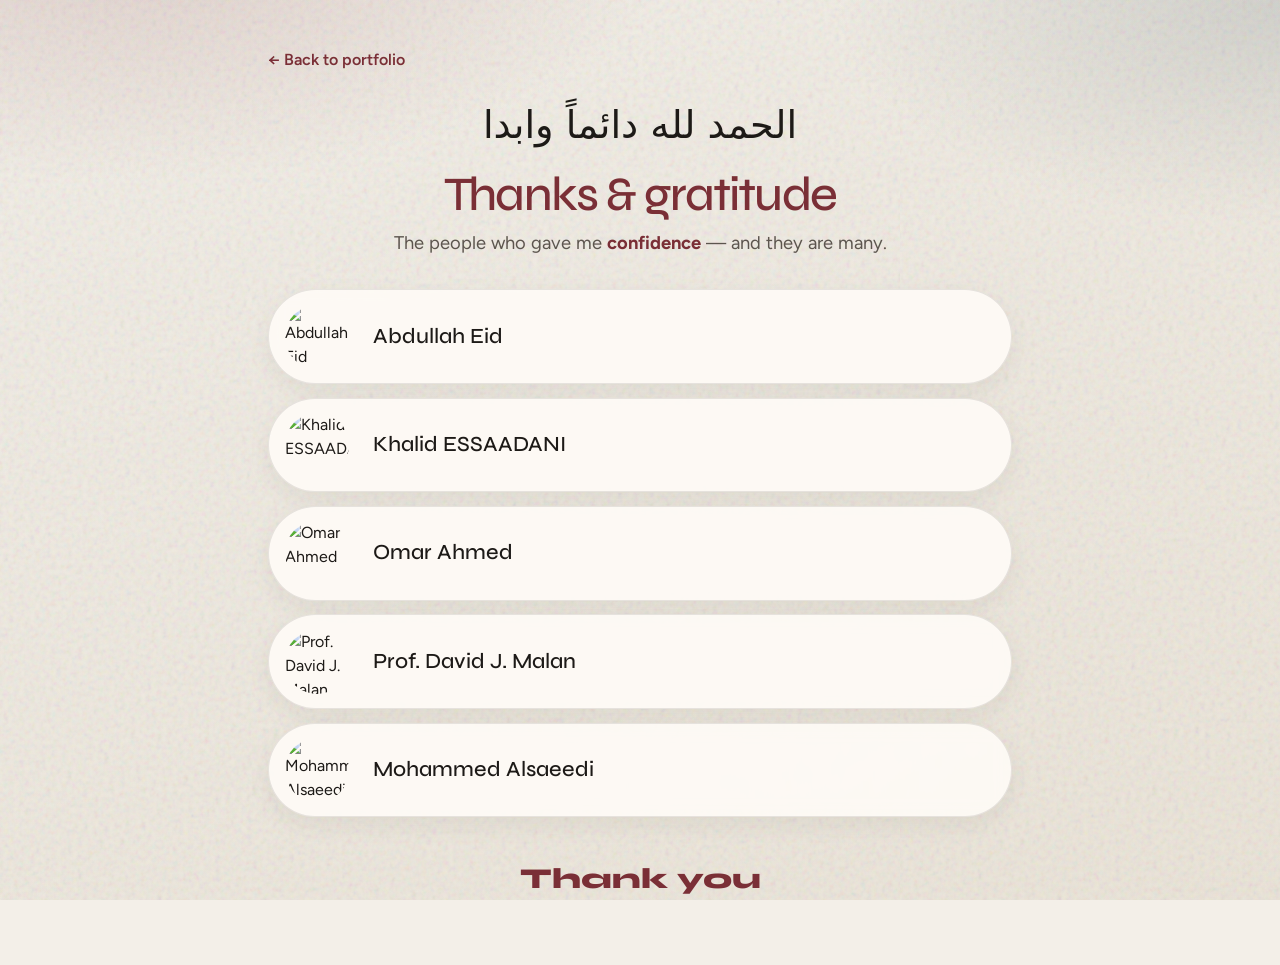
==== thanks.html @ 31997332 "auto update" ====
<!DOCTYPE html>
<html lang="en">

<head>
    <title>Thanks and gratitude — GeeSuth</title>
    <meta charset="UTF-8">
    <meta name="viewport" content="width=device-width, initial-scale=1.0">
    <meta name="description" content="People GeeSuth wants to thank for their support and confidence.">
    <meta name="theme-color" content="#7a2f36">
    <link rel="icon" href="favicon.ico" type="image/x-icon">

    <link rel="preconnect" href="https://fonts.googleapis.com">
    <link rel="preconnect" href="https://fonts.gstatic.com" crossorigin>
    <link href="https://fonts.googleapis.com/css2?family=Figtree:wght@400;500;600;700&family=Syne:wght@600;700;800&display=swap" rel="stylesheet">
    <link href="https://cdn.jsdelivr.net/npm/bootstrap@5.3.3/dist/css/bootstrap.min.css" rel="stylesheet" integrity="sha384-QWTKZyjpPEjISv5WaRU9OFeRpok6YctnYmDr5pNlyT2bRjXh0JMhjY6hW+ALEwIH" crossorigin="anonymous">
    <link rel="stylesheet" href="css/tokens.css">
    <link rel="stylesheet" href="css/layout.css">
    <link rel="stylesheet" href="css/components.css">
    <link rel="stylesheet" href="css/thanks.css">
    <link rel="stylesheet" href="css/responsive.css">
</head>

<body>
    <div class="thanks-page">
        <a class="thanks-back" href="index.html">← Back to portfolio</a>

        <p class="thanks-arabic">الحمد لله دائماً وابدا</p>
        <h1 class="thanks-title">Thanks &amp; gratitude</h1>
        <p class="thanks-lead">The people who gave me <strong>confidence</strong> — and they are many.</p>

        <div class="thanks-list">
            <article class="thanks-person">
                <img src="https://pbs.twimg.com/profile_images/746846313602555904/ZBlwxhMF_400x400.jpg" alt="Abdullah Eid">
                <h2>Abdullah Eid</h2>
                <span class="flag flag-sa" role="img" aria-label="Saudi Arabia"></span>
            </article>

            <article class="thanks-person">
                <img src="https://scontent.fruh6-1.fna.fbcdn.net/v/t39.30808-6/290023503_2131097937056938_5805043453402436366_n.jpg?_nc_cat=101&ccb=1-7&_nc_sid=09cbfe&_nc_ohc=-V2hRrvTjOkAX9Y4vrb&_nc_ht=scontent.fruh6-1.fna&oh=00_AT80XVC64CMb7-vcmhkOMzd_Ugyu1tOY7oYy2iQISF_Nzg&oe=633E9FE7" alt="Khalid ESSAADANI">
                <h2>Khalid ESSAADANI</h2>
                <span class="flag flag-ma" role="img" aria-label="Morocco"></span>
            </article>

            <article class="thanks-person">
                <img src="https://yt3.ggpht.com/ytc/AMLnZu_5fDQdJyyGckxjwI3WN8JRArX6zy4UtDbV5Ljy9g=s88-c-k-c0x00ffffff-no-rj" alt="Omar Ahmed">
                <h2>Omar Ahmed</h2>
                <span class="flag flag-eg" role="img" aria-label="Egypt"></span>
            </article>

            <article class="thanks-person">
                <img src="https://pbs.twimg.com/profile_images/1363521426574241797/QI2kSWz6_400x400.jpg" alt="Prof. David J. Malan">
                <h2>Prof. David J. Malan</h2>
                <span class="flag flag-us" role="img" aria-label="United States"></span>
            </article>

            <article class="thanks-person">
                <img src="https://media-exp1.licdn.com/dms/image/C4D03AQGvjwohpRpM1w/profile-displayphoto-shrink_200_200/0/1580479119030?e=1670457600&v=beta&t=QtAM6I_L9cn3Dqbrfa2flQjETBo9A71_VG8RH5OoqHw" alt="Mohammed Alsaeedi">
                <h2>Mohammed Alsaeedi</h2>
                <span class="flag flag-ye" role="img" aria-label="Yemen"></span>
            </article>
        </div>

        <p class="thanks-closing">Thank you</p>
    </div>
</body>

</html>
---- css/tokens.css ----
:root {
    --brand: #7a2f36;
    --brand-deep: #5c2127;
    --brand-soft: rgba(122, 47, 54, 0.12);
    --ink: #1d1a17;
    --ink-muted: #5c554e;
    --paper: #f3efe8;
    --paper-2: #ebe4d8;
    --panel: rgba(255, 252, 247, 0.88);
    --panel-solid: #fffdf9;
    --line: rgba(29, 26, 23, 0.1);
    --chip: #2f4550;
    --chip-text: #f7f3ec;
    --shadow: 0 18px 50px rgba(29, 26, 23, 0.12);
    --radius: 18px;
    --radius-sm: 10px;
    --font-display: "Syne", sans-serif;
    --font-body: "Figtree", sans-serif;
    --sidebar-width: 320px;
    --page-pad: clamp(1rem, 3vw, 2.5rem);
    --ease: cubic-bezier(0.22, 1, 0.36, 1);
}

*,
*::before,
*::after {
    box-sizing: border-box;
}

html {
    scroll-behavior: smooth;
}

body {
    margin: 0;
    min-height: 100vh;
    color: var(--ink);
    font-family: var(--font-body);
    background-color: var(--paper);
    background-image:
        radial-gradient(ellipse 80% 55% at 10% -10%, rgba(122, 47, 54, 0.18), transparent 55%),
        radial-gradient(ellipse 70% 50% at 100% 0%, rgba(47, 69, 80, 0.16), transparent 50%),
        linear-gradient(160deg, var(--paper) 0%, var(--paper-2) 100%);
    background-attachment: fixed;
}

body::before {
    content: "";
    position: fixed;
    inset: 0;
    pointer-events: none;
    opacity: 0.35;
    background-image: url("data:image/svg+xml,%3Csvg viewBox='0 0 200 200' xmlns='http://www.w3.org/2000/svg'%3E%3Cfilter id='n'%3E%3CfeTurbulence type='fractalNoise' baseFrequency='0.85' numOctaves='2' stitchTiles='stitch'/%3E%3C/filter%3E%3Crect width='100%25' height='100%25' filter='url(%23n)' opacity='0.55'/%3E%3C/svg%3E");
    z-index: 0;
}

a {
    color: var(--brand);
    text-decoration-thickness: 1px;
    text-underline-offset: 0.15em;
}

a:hover {
    color: var(--brand-deep);
}

img {
    max-width: 100%;
}

::-webkit-scrollbar {
    width: 8px;
}

::-webkit-scrollbar-thumb {
    background: var(--brand);
    border-radius: 8px;
}

::-webkit-scrollbar-thumb:hover {
    background: var(--brand-deep);
}
---- css/layout.css ----
.page-shell {
    position: relative;
    z-index: 1;
    display: grid;
    grid-template-columns: var(--sidebar-width) minmax(0, 1fr);
    gap: clamp(1.25rem, 3vw, 2.75rem);
    width: 100%;
    max-width: 1520px;
    margin-left: auto;
    margin-right: auto;
    padding-top: 2.25rem;
    padding-bottom: 3rem;
    padding-left: 8%;
    padding-right: 8%;
    box-sizing: border-box;
}

@media (max-width: 1200px) and (min-width: 961px) {
    .page-shell {
        padding-left: 4%;
        padding-right: 4%;
    }
}

.sidebar {
    position: sticky;
    top: var(--page-pad);
    align-self: start;
    max-height: calc(100vh - (var(--page-pad) * 2));
    overflow: auto;
    display: flex;
    flex-direction: column;
    gap: 0.75rem;
    min-width: 0;
}

.main-column {
    min-width: 0;
    display: flex;
    flex-direction: column;
    gap: 2.5rem;
}

.content-stream {
    display: flex;
    flex-direction: column;
    gap: 2.75rem;
}

.content-group {
    scroll-margin-top: 1.5rem;
}

.group-modules {
    display: flex;
    flex-direction: column;
    gap: 1.25rem;
    position: relative;
}

.group-modules::before {
    content: "";
    position: absolute;
    left: 10px;
    top: 8px;
    bottom: 8px;
    width: 2px;
    background: linear-gradient(180deg, var(--brand), rgba(122, 47, 54, 0.05));
    border-radius: 2px;
}

.module-slot {
    position: relative;
    padding-left: 1.75rem;
    opacity: 0;
    transform: translateY(12px);
    transition: opacity 0.45s var(--ease), transform 0.45s var(--ease);
}

.module-slot::before {
    content: "";
    position: absolute;
    left: 4px;
    top: 1.35rem;
    width: 14px;
    height: 14px;
    border-radius: 50%;
    background: var(--panel-solid);
    border: 3px solid var(--brand);
    box-shadow: 0 0 0 4px var(--brand-soft);
    z-index: 1;
}

.module-slot.is-loaded {
    opacity: 1;
    transform: none;
}

.site-footer {
    margin-top: auto;
    padding: 1rem 1.25rem;
    text-align: center;
    color: var(--ink-muted);
    font-size: 0.9rem;
    border-top: 1px solid var(--line);
}

@media (max-width: 960px) {
    .page-shell {
        grid-template-columns: 1fr;
    }

    .sidebar {
        position: relative;
        top: 0;
        max-height: none;
        overflow: visible;
    }

    .group-modules::before,
    .module-slot::before {
        display: none;
    }

    .module-slot {
        padding-left: 0;
    }
}
---- css/components.css ----
.page-loader {
    position: fixed;
    inset: 0;
    z-index: 3000;
    display: grid;
    place-content: center;
    gap: 0.85rem;
    justify-items: center;
    background:
        radial-gradient(circle at 30% 20%, rgba(122, 47, 54, 0.2), transparent 40%),
        var(--paper);
    color: var(--brand);
    font-family: var(--font-display);
    font-weight: 700;
    letter-spacing: 0.04em;
    transition: opacity 0.4s var(--ease), visibility 0.4s var(--ease);
}

.page-ready .page-loader {
    opacity: 0;
    visibility: hidden;
    pointer-events: none;
}

.page-loader-spinner {
    width: 44px;
    height: 44px;
    border: 3px solid var(--brand-soft);
    border-top-color: var(--brand);
    border-radius: 50%;
    animation: spin 0.75s linear infinite;
}

@keyframes spin {
    to { transform: rotate(360deg); }
}

.profile-panel {
    display: flex;
    flex-direction: column;
    gap: 0.85rem;
    padding: 1.35rem 1.25rem 1.5rem;
    background: var(--panel);
    border: 1px solid var(--line);
    border-radius: calc(var(--radius) + 4px);
    box-shadow: var(--shadow);
    backdrop-filter: blur(10px);
}

.profile-brand {
    margin: 0;
    font-family: var(--font-display);
    font-size: clamp(2rem, 4vw, 2.6rem);
    font-weight: 800;
    letter-spacing: -0.04em;
    line-height: 0.95;
    color: var(--brand);
}

.profile-identity {
    display: flex;
    flex-direction: column;
    gap: 0.85rem;
}

.profile-identity-text {
    display: flex;
    flex-direction: column;
    gap: 0.25rem;
}

.profile-photo {
    width: 132px;
    height: 132px;
    margin: 0.25rem 0 0.35rem;
    border-radius: 22px;
    background-size: cover;
    background-position: center;
    box-shadow: 0 12px 28px rgba(122, 47, 54, 0.25);
    border: 3px solid rgba(255, 253, 249, 0.9);
    animation: photo-in 0.8s var(--ease) both;
    flex-shrink: 0;
}

@keyframes photo-in {
    from {
        opacity: 0;
        transform: translateY(10px) scale(0.96);
    }
    to {
        opacity: 1;
        transform: none;
    }
}

.profile-name {
    margin: 0;
    font-family: var(--font-display);
    font-size: 1.35rem;
    font-weight: 700;
    line-height: 1.2;
    letter-spacing: -0.02em;
}

.profile-role {
    margin: 0;
    color: var(--ink-muted);
    font-size: 0.98rem;
}

.profile-contacts {
    list-style: none;
    margin: 0.35rem 0 0;
    padding: 0;
    display: grid;
    gap: 0.55rem;
}

.profile-contact {
    display: flex;
    align-items: center;
    gap: 0.55rem;
    font-size: 0.92rem;
}

.profile-contact i {
    color: var(--brand);
    font-size: 1rem;
}

.profile-contact a {
    text-decoration: none;
}

.profile-contact a:hover {
    text-decoration: underline;
}

.skills-ticker {
    overflow: hidden;
    margin-top: 0.35rem;
    mask-image: linear-gradient(90deg, transparent, #000 10%, #000 90%, transparent);
    -webkit-mask-image: linear-gradient(90deg, transparent, #000 10%, #000 90%, transparent);
}

.skills-track {
    display: flex;
    width: max-content;
    gap: 0.85rem;
    animation: skills-scroll 20s linear infinite;
}

.skills-track span {
    display: inline-flex;
    align-items: center;
    padding: 0.28rem 0.7rem;
    border-radius: 999px;
    background: var(--chip);
    color: var(--chip-text);
    font-size: 0.78rem;
    font-weight: 600;
    letter-spacing: 0.02em;
    white-space: nowrap;
}

.skills-ticker:hover .skills-track {
    animation-play-state: paused;
}

@keyframes skills-scroll {
    from { transform: translateX(0); }
    to { transform: translateX(-50%); }
}

.profile-quote {
    margin: 0.4rem 0 0;
    padding: 0.85rem 0.9rem;
    border-left: 3px solid var(--brand);
    background: var(--brand-soft);
    border-radius: 0 var(--radius-sm) var(--radius-sm) 0;
    color: var(--ink-muted);
    font-size: 0.88rem;
    line-height: 1.45;
}

.profile-nav {
    display: grid;
    gap: 0.4rem;
}

.profile-nav-link {
    display: block;
    padding: 0.65rem 0.8rem;
    border-radius: var(--radius-sm);
    color: var(--ink);
    text-decoration: none;
    font-weight: 600;
    font-size: 0.92rem;
    border: 1px solid transparent;
    background: var(--panel);
    transition: background 0.2s var(--ease), border-color 0.2s var(--ease), color 0.2s var(--ease);
}

.profile-nav-link:hover,
.profile-nav-link.is-active {
    background: var(--panel-solid);
    border-color: var(--line);
    color: var(--brand);
}

.profile-nav-link.is-active {
    box-shadow: inset 3px 0 0 var(--brand);
}

.profile-thanks {
    margin-top: 0.35rem;
    font-family: var(--font-display);
    font-weight: 700;
    font-size: 1.05rem;
    text-decoration: none;
}

.group-header {
    margin-bottom: 1.1rem;
    padding-left: 1.75rem;
}

.group-eyebrow {
    margin: 0 0 0.2rem;
    text-transform: uppercase;
    letter-spacing: 0.14em;
    font-size: 0.72rem;
    font-weight: 700;
    color: var(--brand);
}

.group-title {
    margin: 0;
    font-family: var(--font-display);
    font-size: clamp(1.6rem, 3vw, 2.1rem);
    letter-spacing: -0.03em;
}

.module-error {
    padding: 1rem 1.1rem;
    border-radius: var(--radius-sm);
    background: var(--brand-soft);
    border: 1px solid rgba(122, 47, 54, 0.25);
    color: var(--brand-deep);
}

/* Modal */
#ModalViewImage.modal {
    display: none;
    position: fixed;
    z-index: 4000;
    inset: 0;
    padding-top: 6vh;
    overflow: auto;
    background: rgba(18, 14, 12, 0.88);
}

#ModalViewImage.modal.is-open,
#ModalViewImage.modal[style*="display: block"] {
    display: block;
}

.modal-content {
    margin: auto;
    display: block;
    width: min(860px, 88%);
    border-radius: 12px;
    animation: zoom 0.45s var(--ease);
}

#caption {
    margin: 0.75rem auto 0;
    width: min(860px, 88%);
    text-align: center;
    color: #ded7ce;
}

.closeImageModal {
    position: absolute;
    top: 18px;
    right: 28px;
    color: #f4ebe3;
    font-size: 2.4rem;
    font-weight: 700;
    cursor: pointer;
    line-height: 1;
}

.closeImageModal:hover {
    color: #fff;
}

@keyframes zoom {
    from { transform: scale(0.92); opacity: 0; }
    to { transform: scale(1); opacity: 1; }
}

@media (max-width: 960px) {
    .group-header {
        padding-left: 0;
    }
}

@media (prefers-reduced-motion: reduce) {
    html { scroll-behavior: auto; }
    .skills-track,
    .page-loader-spinner,
    .profile-photo,
    .modal-content {
        animation: none !important;
    }
    .module-slot {
        opacity: 1;
        transform: none;
        transition: none;
    }
}
---- css/thanks.css ----
.thanks-page {
    position: relative;
    z-index: 1;
    max-width: 820px;
    margin: 0 auto;
    padding: clamp(1.5rem, 4vw, 3rem) var(--page-pad) 4rem;
}

.thanks-back {
    display: inline-block;
    margin-bottom: 1.5rem;
    font-weight: 600;
    text-decoration: none;
}

.thanks-arabic {
    margin: 0;
    text-align: center;
    font-size: clamp(1.6rem, 4vw, 2.4rem);
    font-family: system-ui, sans-serif;
}

.thanks-title {
    margin: 0.75rem 0 0.4rem;
    text-align: center;
    font-family: var(--font-display);
    font-size: clamp(2rem, 5vw, 3rem);
    letter-spacing: -0.04em;
    color: var(--brand);
}

.thanks-lead {
    margin: 0 auto 2rem;
    max-width: 34rem;
    text-align: center;
    color: var(--ink-muted);
    font-size: 1.15rem;
}

.thanks-lead strong {
    color: var(--brand);
}

.thanks-list {
    display: grid;
    gap: 0.85rem;
}

.thanks-person {
    display: grid;
    grid-template-columns: 72px 1fr 56px;
    align-items: center;
    gap: 1rem;
    padding: 0.9rem 1rem;
    background: var(--panel);
    border: 1px solid var(--line);
    border-radius: 999px;
    box-shadow: 0 8px 24px rgba(29, 26, 23, 0.06);
    backdrop-filter: blur(8px);
    transition: transform 0.25s var(--ease);
}

.thanks-person:hover {
    transform: translateY(-2px);
}

.thanks-person img {
    width: 64px;
    height: 64px;
    border-radius: 50%;
    object-fit: cover;
}

.thanks-person h2 {
    margin: 0;
    font-family: var(--font-display);
    font-size: 1.35rem;
}

.flag {
    width: 44px;
    height: 30px;
    border-radius: 4px;
    background-size: cover;
    background-position: center;
    justify-self: end;
}

.flag-sa { background-image: url('https://cdn.jsdelivr.net/gh/lipis/flag-icons@6.6.6/flags/4x3/sa.svg'); }
.flag-ma { background-image: url('https://cdn.jsdelivr.net/gh/lipis/flag-icons@6.6.6/flags/4x3/ma.svg'); }
.flag-eg { background-image: url('https://cdn.jsdelivr.net/gh/lipis/flag-icons@6.6.6/flags/4x3/eg.svg'); }
.flag-us { background-image: url('https://cdn.jsdelivr.net/gh/lipis/flag-icons@6.6.6/flags/4x3/us.svg'); }
.flag-ye { background-image: url('https://cdn.jsdelivr.net/gh/lipis/flag-icons@6.6.6/flags/4x3/ye.svg'); }

.thanks-closing {
    margin: 2.5rem 0 0;
    text-align: center;
    font-family: var(--font-display);
    font-size: 1.8rem;
    font-weight: 800;
    color: var(--brand);
}

@media (max-width: 560px) {
    .thanks-page {
        padding-left: 0.85rem;
        padding-right: 0.85rem;
    }

    .thanks-person {
        grid-template-columns: 56px 1fr;
        gap: 0.75rem;
        padding: 0.75rem;
        border-radius: var(--radius);
    }

    .thanks-person h2 {
        font-size: 1.05rem;
    }

    .thanks-person img {
        width: 52px;
        height: 52px;
    }

    .flag {
        grid-column: 2;
        justify-self: start;
    }

    .thanks-lead {
        font-size: 1rem;
    }
}
---- css/responsive.css ----
/* Mobile / tablet responsiveness */

html {
    overflow-x: clip;
}

body {
    overflow-x: clip;
    max-width: 100%;
}

.page-shell,
.main-column,
.content-stream,
.content-group,
.group-modules,
.module-slot,
.sidebar,
.profile-panel {
    min-width: 0;
}

.main-column,
.content-stream,
.content-group,
.group-modules,
.module-slot,
.sidebar,
.profile-panel {
    max-width: 100%;
}

/* Kill Bootstrap row overflow from nested HTM modules */
.module-slot .row {
    --bs-gutter-x: 0.75rem;
    margin-left: 0 !important;
    margin-right: 0 !important;
    max-width: 100%;
    flex-wrap: wrap !important;
}

.module-slot [class*="col-"] {
    max-width: 100%;
    min-width: 0;
}

.module-slot .card,
.module-slot .card-header,
.module-slot .card-body {
    max-width: 100%;
    overflow-wrap: anywhere;
    word-break: break-word;
}

.module-slot .card-header .row {
    row-gap: 0.5rem;
}

.module-slot .chip-container {
    display: flex;
    flex-wrap: wrap;
    gap: 0.15rem;
}

.module-slot .click-chip,
.module-slot .click-chip-hover,
.module-slot .basic-chip {
    max-width: 100%;
    white-space: normal;
}

.module-slot .chip-p {
    white-space: normal;
}

.module-slot img,
.module-slot svg,
.module-slot .carousel-inner,
.module-slot .carousel-item,
.module-slot .carousel-item img {
    max-width: 100% !important;
    height: auto;
}

.module-slot .card-project-img {
    width: 100%;
    height: 180px;
    max-height: 220px;
    object-fit: cover;
}

.profile-contact a {
    overflow-wrap: anywhere;
    word-break: break-word;
}

@media (max-width: 960px) {
    :root {
        --page-pad: 0.85rem;
        --sidebar-width: 100%;
    }

    body {
        background-attachment: scroll;
    }

    .page-shell {
        grid-template-columns: 1fr;
        gap: 1.1rem;
        width: 100%;
        max-width: 100%;
        margin-left: auto;
        margin-right: auto;
        padding: 0.85rem 0.85rem 5.5rem;
    }

    .sidebar {
        position: relative;
        top: auto;
        max-height: none;
        overflow: visible;
    }

    .profile-panel {
        gap: 0.7rem;
        padding: 1rem 0.95rem 1.1rem;
        border-radius: 16px;
        backdrop-filter: none;
    }

    .profile-brand {
        font-size: clamp(1.75rem, 8vw, 2.2rem);
    }

    .profile-photo {
        width: 96px;
        height: 96px;
        border-radius: 18px;
        margin: 0;
    }

    .profile-name {
        font-size: 1.15rem;
    }

    .profile-identity {
        display: grid;
        grid-template-columns: 96px 1fr;
        gap: 0.85rem;
        align-items: center;
    }

    .profile-identity-text {
        display: flex;
        flex-direction: column;
        gap: 0.25rem;
        min-width: 0;
    }

    .profile-nav {
        position: fixed;
        left: 0.7rem;
        right: 0.7rem;
        bottom: max(0.65rem, env(safe-area-inset-bottom));
        z-index: 80;
        display: flex;
        gap: 0.4rem;
        overflow-x: auto;
        overscroll-behavior-x: contain;
        -webkit-overflow-scrolling: touch;
        padding: 0.45rem;
        margin: 0;
        border: 1px solid var(--line);
        border-radius: 999px;
        background: rgba(255, 253, 249, 0.94);
        box-shadow: 0 12px 30px rgba(29, 26, 23, 0.18);
        scrollbar-width: none;
    }

    .profile-nav::-webkit-scrollbar {
        display: none;
    }

    .profile-nav-link {
        flex: 1 0 auto;
        white-space: nowrap;
        text-align: center;
        padding: 0.6rem 0.85rem;
        border: 1px solid transparent;
        border-radius: 999px;
        background: transparent;
        box-shadow: none;
        font-size: 0.84rem;
    }

    .profile-nav-link.is-active {
        background: var(--brand);
        border-color: var(--brand);
        color: #fff;
        box-shadow: none;
    }

    .group-header {
        padding-left: 0;
        margin-bottom: 0.85rem;
    }

    .group-title {
        font-size: clamp(1.35rem, 6vw, 1.8rem);
    }

    .group-modules {
        gap: 0.95rem;
    }

    .group-modules::before,
    .module-slot::before {
        display: none;
    }

    .module-slot {
        padding-left: 0;
    }

    .module-slot .card-header {
        padding: 0.85rem 0.9rem;
    }

    .module-slot .card-body {
        padding: 0.85rem 0.9rem 1rem;
    }

    .module-slot .card-header h6 {
        font-size: 0.98rem;
    }

    /* Stack job header meta earlier than Bootstrap md */
    .module-slot .card-header .row > [class*="col-"] {
        flex: 0 0 100%;
        width: 100%;
        max-width: 100%;
    }

    .module-slot .periods {
        flex-wrap: wrap;
    }

    /* Projects: one column on phones/tablets */
    .module-slot .card-body .row > [class*="col-"] {
        flex: 0 0 100%;
        width: 100%;
        max-width: 100%;
    }

    .module-slot .some-project-card {
        min-height: 0 !important;
        margin-bottom: 0.75rem;
    }

    .module-slot .flip > .front,
    .module-slot .flip > .back {
        height: min(280px, 62vw);
        background-attachment: scroll !important;
    }

    /* Tap-friendly flip on touch: show back slightly via focus/active */
    .module-slot .flip:active > .front,
    .module-slot .flip:focus-within > .front {
        transform: rotateY(180deg);
    }

    .module-slot .flip:active > .back,
    .module-slot .flip:focus-within > .back {
        opacity: 1;
        transform: rotateY(0deg);
    }

    .closeImageModal {
        top: 10px;
        right: 16px;
        font-size: 2rem;
    }

    .site-footer {
        padding: 0.85rem 0.5rem;
        font-size: 0.82rem;
    }
}

@media (max-width: 560px) {
    .page-shell {
        padding-left: 0.7rem;
        padding-right: 0.7rem;
        gap: 0.9rem;
        padding-bottom: 5.5rem;
    }

    .profile-panel {
        padding: 0.9rem 0.8rem 1rem;
    }

    .profile-identity {
        grid-template-columns: 76px 1fr;
        gap: 0.7rem;
    }

    .profile-photo {
        width: 76px;
        height: 76px;
        border-radius: 16px;
    }

    .profile-quote {
        font-size: 0.82rem;
        padding: 0.7rem 0.75rem;
    }

    .module-slot .accordion-button {
        font-size: 0.92rem;
        padding: 0.85rem 1rem;
    }

    .module-slot .click-chip,
    .module-slot .click-chip-hover,
    .module-slot .basic-chip {
        margin: 0.2rem;
        padding: 0.35rem 0.65rem;
    }

    .module-slot .chip-p {
        font-size: 0.72rem;
    }
}

/* Very small phones */
@media (max-width: 380px) {
    .profile-brand {
        font-size: 1.55rem;
    }

    .profile-nav-link {
        padding: 0.5rem 0.7rem;
        font-size: 0.8rem;
    }
}
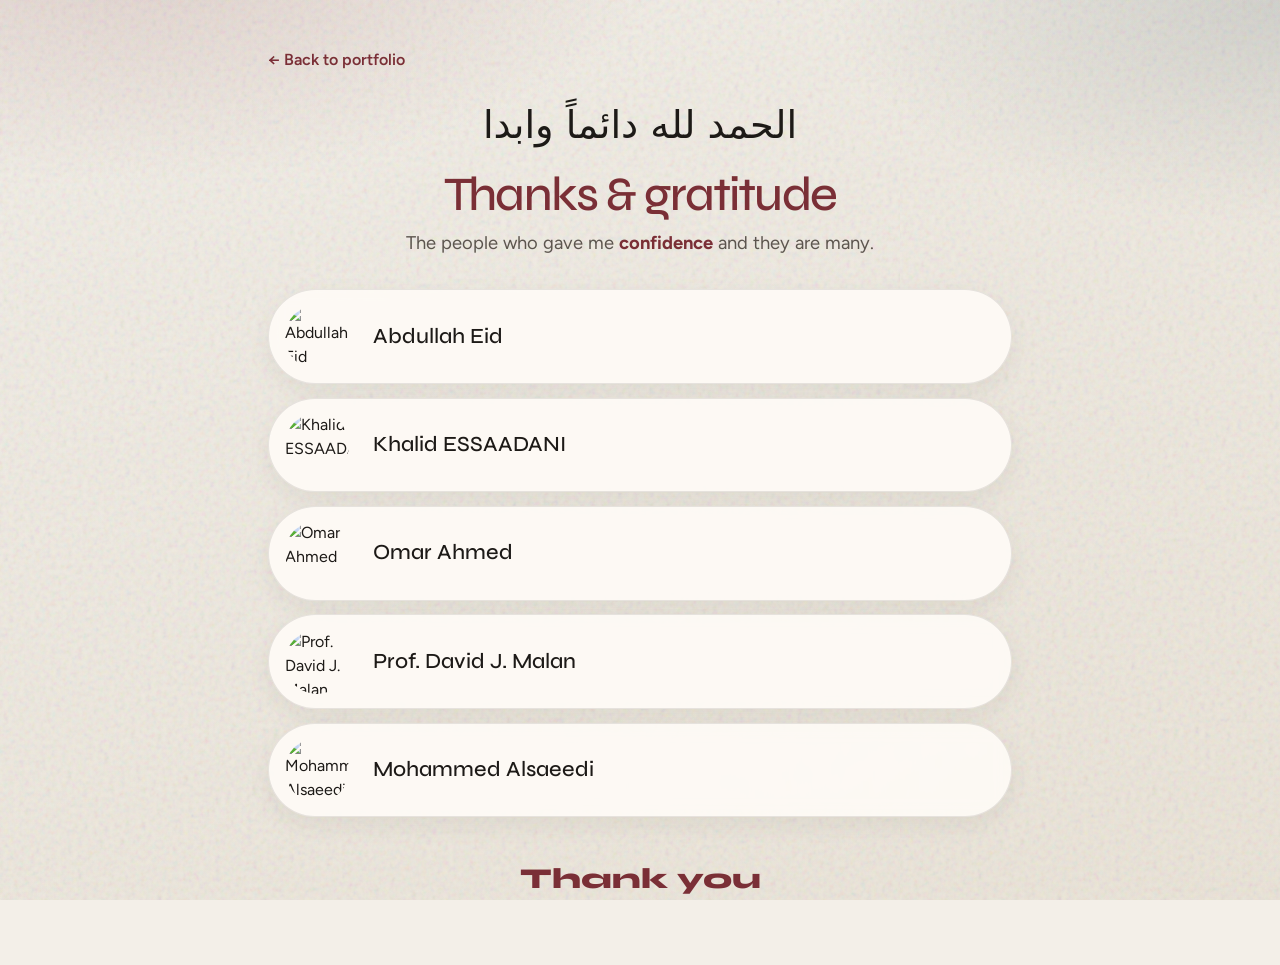
==== commit 642a3ae6: "add animation to my picture" ====
--- a/thanks.html
+++ b/thanks.html
@@ -26,7 +26,7 @@
 
         <p class="thanks-arabic">الحمد لله دائماً وابدا</p>
         <h1 class="thanks-title">Thanks &amp; gratitude</h1>
-        <p class="thanks-lead">The people who gave me <strong>confidence</strong> — and they are many.</p>
+        <p class="thanks-lead">The people who gave me <strong>confidence</strong> and they are many.</p>
 
         <div class="thanks-list">
             <article class="thanks-person">
--- a/css/components.css
+++ b/css/components.css
@@ -69,17 +69,135 @@
     gap: 0.25rem;
 }
 
+.profile-photo-frame {
+    --photo-size: 132px;
+    position: relative;
+    width: var(--photo-size);
+    height: var(--photo-size);
+    margin: 0.45rem 0 0.55rem;
+    flex-shrink: 0;
+    display: grid;
+    place-items: center;
+    animation: photo-in 0.8s var(--ease) both;
+}
+
+.profile-photo-ring {
+    position: absolute;
+    inset: -7px;
+    border-radius: 26px;
+    background: conic-gradient(
+        from 0deg,
+        var(--brand) 0deg,
+        #2f4550 90deg,
+        #c4a484 180deg,
+        var(--brand-deep) 270deg,
+        var(--brand) 360deg
+    );
+    animation: photo-ring-spin 8s linear infinite;
+    z-index: 0;
+}
+
+.profile-photo-ring::before {
+    content: "";
+    position: absolute;
+    inset: 3px;
+    border-radius: 23px;
+    background: var(--panel-solid);
+}
+
+.profile-photo-orbit,
+.profile-photo-orbit--lag {
+    position: absolute;
+    inset: -14px;
+    border-radius: 50%;
+    border: 1px dashed rgba(122, 47, 54, 0.28);
+    animation: photo-orbit 12s linear infinite;
+    pointer-events: none;
+    z-index: 2;
+}
+
+.profile-photo-orbit::before,
+.profile-photo-orbit::after,
+.profile-photo-orbit--lag::before,
+.profile-photo-orbit--lag::after {
+    content: "";
+    position: absolute;
+    width: 8px;
+    height: 8px;
+    border-radius: 50%;
+    background: var(--brand);
+    box-shadow: 0 0 0 3px var(--brand-soft), 0 0 12px rgba(122, 47, 54, 0.45);
+}
+
+.profile-photo-orbit::before {
+    top: 0;
+    left: 50%;
+    transform: translateX(-50%);
+}
+
+.profile-photo-orbit::after {
+    bottom: 8%;
+    right: 8%;
+    width: 6px;
+    height: 6px;
+    background: #2f4550;
+}
+
+.profile-photo-orbit--lag {
+    inset: -20px;
+    border-style: solid;
+    border-color: rgba(47, 69, 80, 0.18);
+    animation-duration: 18s;
+    animation-direction: reverse;
+}
+
+.profile-photo-orbit--lag::before {
+    top: 18%;
+    left: 6%;
+    width: 5px;
+    height: 5px;
+    background: #c4a484;
+}
+
+.profile-photo-orbit--lag::after {
+    bottom: 12%;
+    left: 22%;
+    width: 4px;
+    height: 4px;
+    background: var(--brand-deep);
+}
+
 .profile-photo {
-    width: 132px;
-    height: 132px;
-    margin: 0.25rem 0 0.35rem;
-    border-radius: 22px;
+    position: relative;
+    z-index: 1;
+    width: calc(var(--photo-size) - 6px);
+    height: calc(var(--photo-size) - 6px);
+    margin: 0;
+    border-radius: 20px;
     background-size: cover;
     background-position: center;
     box-shadow: 0 12px 28px rgba(122, 47, 54, 0.25);
-    border: 3px solid rgba(255, 253, 249, 0.9);
-    animation: photo-in 0.8s var(--ease) both;
-    flex-shrink: 0;
+    border: 3px solid rgba(255, 253, 249, 0.95);
+    overflow: hidden;
+    animation: photo-breathe 5.5s ease-in-out infinite;
+}
+
+.profile-photo::after {
+    content: "";
+    position: absolute;
+    inset: 0;
+    border-radius: inherit;
+    background: linear-gradient(
+        120deg,
+        transparent 0%,
+        transparent 40%,
+        rgba(255, 253, 249, 0.35) 50%,
+        transparent 60%,
+        transparent 100%
+    );
+    transform: translateX(-120%);
+    animation: photo-shine 4.8s ease-in-out 1.2s infinite;
+    pointer-events: none;
 }
 
 @keyframes photo-in {
@@ -90,6 +208,43 @@
     to {
         opacity: 1;
         transform: none;
+    }
+}
+
+@keyframes photo-ring-spin {
+    to {
+        transform: rotate(360deg);
+    }
+}
+
+@keyframes photo-orbit {
+    to {
+        transform: rotate(360deg);
+    }
+}
+
+@keyframes photo-breathe {
+    0%,
+    100% {
+        transform: scale(1);
+        box-shadow: 0 12px 28px rgba(122, 47, 54, 0.22);
+    }
+    50% {
+        transform: scale(1.025);
+        box-shadow: 0 16px 34px rgba(122, 47, 54, 0.34);
+    }
+}
+
+@keyframes photo-shine {
+    0%,
+    55% {
+        transform: translateX(-120%);
+    }
+    75% {
+        transform: translateX(120%);
+    }
+    100% {
+        transform: translateX(120%);
     }
 }
 
@@ -319,4 +474,17 @@
         transform: none;
         transition: none;
     }
-}
+
+    .profile-photo-ring,
+    .profile-photo-orbit,
+    .profile-photo-orbit--lag,
+    .profile-photo,
+    .profile-photo::after {
+        animation: none !important;
+    }
+
+    .profile-photo-orbit,
+    .profile-photo-orbit--lag {
+        display: none;
+    }
+}
--- a/css/responsive.css
+++ b/css/responsive.css
@@ -132,11 +132,33 @@
         font-size: clamp(1.75rem, 8vw, 2.2rem);
     }
 
+    .profile-photo-frame {
+        --photo-size: 96px;
+        margin: 0;
+    }
+
+    .profile-photo-ring {
+        inset: -5px;
+        border-radius: 20px;
+    }
+
+    .profile-photo-ring::before {
+        inset: 2px;
+        border-radius: 18px;
+    }
+
+    .profile-photo-orbit {
+        inset: -10px;
+    }
+
+    .profile-photo-orbit--lag {
+        inset: -14px;
+    }
+
     .profile-photo {
-        width: 96px;
-        height: 96px;
-        border-radius: 18px;
-        margin: 0;
+        border-radius: 16px;
+        width: calc(var(--photo-size) - 4px);
+        height: calc(var(--photo-size) - 4px);
     }
 
     .profile-name {
@@ -304,10 +326,12 @@
         gap: 0.7rem;
     }
 
+    .profile-photo-frame {
+        --photo-size: 76px;
+    }
+
     .profile-photo {
-        width: 76px;
-        height: 76px;
-        border-radius: 16px;
+        border-radius: 14px;
     }
 
     .profile-quote {
